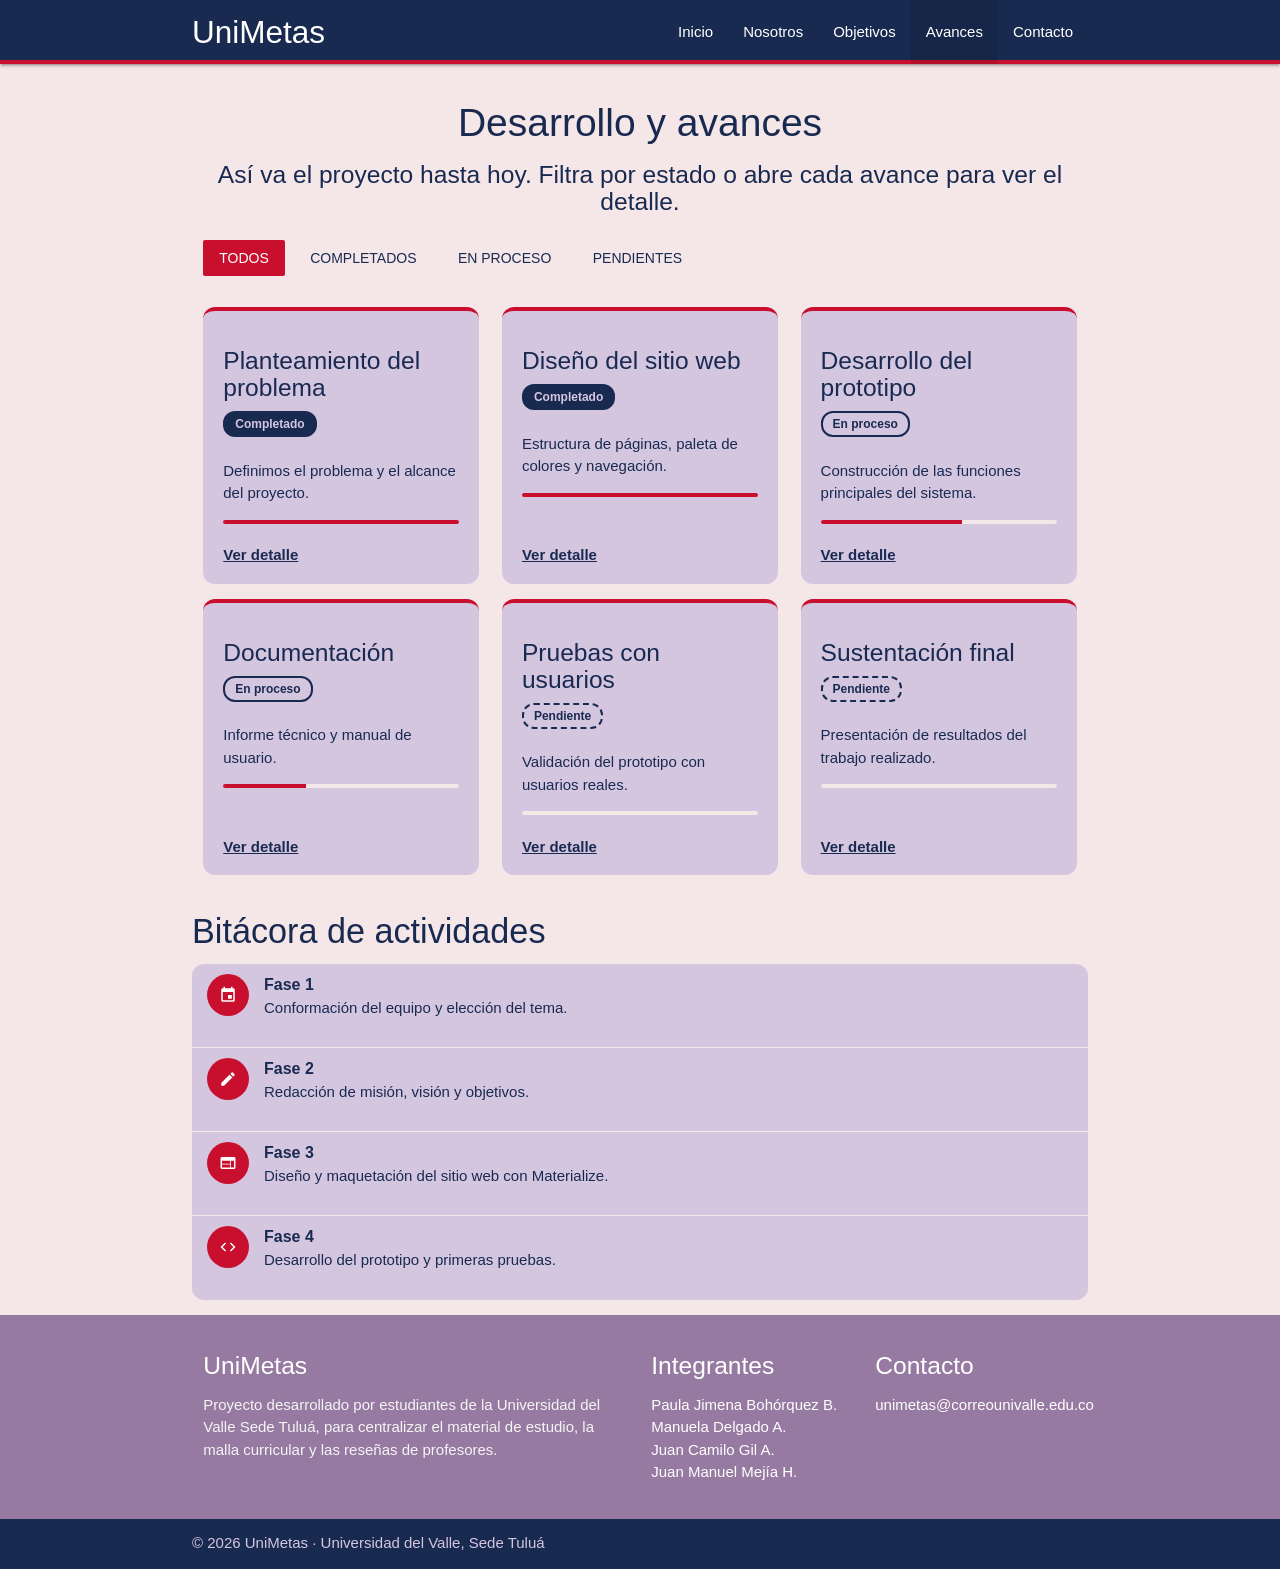
==== avances.html @ 18c355c1 "Actividad web completa parte 1" ====
<!DOCTYPE html>
<html lang="es">
<head>
  <meta charset="UTF-8">
  <meta name="viewport" content="width=device-width, initial-scale=1.0">
  <title>Avances | UniMetas</title>
  <link href="https://fonts.googleapis.com/icon?family=Material+Icons" rel="stylesheet">
  <link rel="stylesheet" href="https://cdnjs.cloudflare.com/ajax/libs/materialize/1.0.0/css/materialize.min.css">
  <link href="css/style.css" type="text/css" rel="stylesheet" media="screen,projection"/>
</head>
<body>

  <nav class="nav-unimetas" role="navigation">
    <div class="nav-wrapper container">
      <a id="logo-container" href="index.html" class="brand-logo">UniMetas</a>

      <!-- Menú para pantallas medianas y grandes -->
      <ul class="right hide-on-med-and-down">
        <li><a href="index.html">Inicio</a></li>
        <li><a href="nosotros.html">Nosotros</a></li>
        <li><a href="objetivos.html">Objetivos</a></li>
        <li class="active"><a href="avances.html">Avances</a></li>
        <li><a href="contacto.html">Contacto</a></li>
      </ul>

      <!-- Menú lateral para móviles (Sidenav) -->
      <ul id="nav-mobile" class="sidenav">
        <li><a href="index.html">Inicio</a></li>
        <li><a href="nosotros.html">Nosotros</a></li>
        <li><a href="objetivos.html">Objetivos</a></li>
        <li class="active"><a href="avances.html">Avances</a></li>
        <li><a href="contacto.html">Contacto</a></li>
      </ul>

      <a href="#" data-target="nav-mobile" class="sidenav-trigger"><i class="material-icons">menu</i></a>
    </div>
  </nav>

  <main class="pagina-contenido">
    <header class="encabezado-pagina">
      <div class="container center-align">
        <h1 class="titulo-unimetas">Desarrollo y avances</h1>
        <h5 class="light texto-unimetas">Así va el proyecto hasta hoy. Filtra por estado o abre cada avance para ver el detalle.</h5>
      </div>
    </header>

    <div class="container">

      <!-- Filtros y botón de color -->
      <div class="row">
        <div class="col s12">
          <button type="button" class="btn-flat filtro activo" data-estado="todos" aria-pressed="true">Todos</button>
          <button type="button" class="btn-flat filtro" data-estado="listo" aria-pressed="false">Completados</button>
          <button type="button" class="btn-flat filtro" data-estado="proceso" aria-pressed="false">En proceso</button>
          <button type="button" class="btn-flat filtro" data-estado="pendiente" aria-pressed="false">Pendientes</button>
        </div>
      </div>

      <!-- Tarjetas de avances -->
      <div class="row avances-grid">

        <div class="col s12 m6 l4 avance-col" data-estado="listo">
          <div class="icon-block avance">
            <div class="avance-cuerpo">
              <h5>Planteamiento del problema</h5>
              <span class="estado listo">Completado</span>
              <p>Definimos el problema y el alcance del proyecto.</p>
              <div class="progress" role="progressbar" aria-label="Progreso: 100%" aria-valuenow="100" aria-valuemin="0" aria-valuemax="100"><div class="determinate" style="width: 100%"></div></div>
              <p class="detalle" id="det-1">Entrevistamos a la comunidad universitaria para ver cuáles eran sus mayores necesidades.</p>
            </div>
            <button type="button" class="btn-detalle" data-target="det-1" aria-expanded="false" aria-controls="det-1">Ver detalle</button>
          </div>
        </div>

        <div class="col s12 m6 l4 avance-col" data-estado="listo">
          <div class="icon-block avance">
            <div class="avance-cuerpo">
              <h5>Diseño del sitio web</h5>
              <span class="estado listo">Completado</span>
              <p>Estructura de páginas, paleta de colores y navegación.</p>
              <div class="progress" role="progressbar" aria-label="Progreso: 100%" aria-valuenow="100" aria-valuemin="0" aria-valuemax="100"><div class="determinate" style="width: 100%"></div></div>
              <p class="detalle" id="det-2">Bocetos de las cinco páginas y definición de cómo se verá toda la app.</p>
            </div>
            <button type="button" class="btn-detalle" data-target="det-2" aria-expanded="false" aria-controls="det-2">Ver detalle</button>
          </div>
        </div>

        <div class="col s12 m6 l4 avance-col" data-estado="proceso">
          <div class="icon-block avance">
            <div class="avance-cuerpo">
              <h5>Desarrollo del prototipo</h5>
              <span class="estado proceso">En proceso</span>
              <p>Construcción de las funciones principales del sistema.</p>
              <div class="progress" role="progressbar" aria-label="Progreso: 60%" aria-valuenow="60" aria-valuemin="0" aria-valuemax="100"><div class="determinate" style="width: 60%"></div></div>
              <p class="detalle" id="det-3">Se termina el boceto interactivo que será la base para la app completada.</p>
            </div>
            <button type="button" class="btn-detalle" data-target="det-3" aria-expanded="false" aria-controls="det-3">Ver detalle</button>
          </div>
        </div>

        <div class="col s12 m6 l4 avance-col" data-estado="proceso">
          <div class="icon-block avance">
            <div class="avance-cuerpo">
              <h5>Documentación</h5>
              <span class="estado proceso">En proceso</span>
              <p>Informe técnico y manual de usuario.</p>
              <div class="progress" role="progressbar" aria-label="Progreso: 35%" aria-valuenow="35" aria-valuemin="0" aria-valuemax="100"><div class="determinate" style="width: 35%"></div></div>
              <p class="detalle" id="det-4">Se hace la documentación de todas las funcionalidades que tendrá la app y de lo que se planea implementar con ciertos permisos.</p>
            </div>
            <button type="button" class="btn-detalle" data-target="det-4" aria-expanded="false" aria-controls="det-4">Ver detalle</button>
          </div>
        </div>

        <div class="col s12 m6 l4 avance-col" data-estado="pendiente">
          <div class="icon-block avance">
            <div class="avance-cuerpo">
              <h5>Pruebas con usuarios</h5>
              <span class="estado pendiente">Pendiente</span>
              <p>Validación del prototipo con usuarios reales.</p>
              <div class="progress" role="progressbar" aria-label="Progreso: 0%" aria-valuenow="0" aria-valuemin="0" aria-valuemax="100"><div class="determinate" style="width: 0%"></div></div>
              <p class="detalle" id="det-5">Se abre una pequeña beta abierta para empezar a experimentar con la vida de un universitario real.</p>
            </div>
            <button type="button" class="btn-detalle" data-target="det-5" aria-expanded="false" aria-controls="det-5">Ver detalle</button>
          </div>
        </div>

        <div class="col s12 m6 l4 avance-col" data-estado="pendiente">
          <div class="icon-block avance">
            <div class="avance-cuerpo">
              <h5>Sustentación final</h5>
              <span class="estado pendiente">Pendiente</span>
              <p>Presentación de resultados del trabajo realizado.</p>
              <div class="progress" role="progressbar" aria-label="Progreso: 0%" aria-valuenow="0" aria-valuemin="0" aria-valuemax="100"><div class="determinate" style="width: 0%"></div></div>
              <p class="detalle" id="det-6">Preparar diapositivas y demo del sistema para socializarlo con la comunidad.</p>
            </div>
            <button type="button" class="btn-detalle" data-target="det-6" aria-expanded="false" aria-controls="det-6">Ver detalle</button>
          </div>
        </div>

      </div>

      <!-- Bitácora -->
      <h4 class="titulo-unimetas">Bitácora de actividades</h4>
      <ul class="collection">
        <li class="collection-item avatar">
          <i class="material-icons circle">event</i>
          <span class="title">Fase 1</span>
          <p>Conformación del equipo y elección del tema.</p>
        </li>
        <li class="collection-item avatar">
          <i class="material-icons circle">edit</i>
          <span class="title">Fase 2</span>
          <p>Redacción de misión, visión y objetivos.</p>
        </li>
        <li class="collection-item avatar">
          <i class="material-icons circle">web</i>
          <span class="title">Fase 3</span>
          <p>Diseño y maquetación del sitio web con Materialize.</p>
        </li>
        <li class="collection-item avatar">
          <i class="material-icons circle">code</i>
          <span class="title">Fase 4</span>
          <p>Desarrollo del prototipo y primeras pruebas.</p>
        </li>
      </ul>

    </div>
  </main>

  <footer class="page-footer footer-unimetas">
    <div class="container">
      <div class="row">

        <div class="col l6 s12">
          <h5 class="white-text">UniMetas</h5>
          <p class="grey-text text-lighten-4">
            Proyecto desarrollado por estudiantes de la Universidad del Valle Sede Tuluá,
            para centralizar el material de estudio, la malla curricular y las reseñas de profesores.
          </p>
        </div>

        <div class="col l3 s12">
          <h5 class="white-text">Integrantes</h5>
          <ul>
            <li class="white-text">Paula Jimena Bohórquez B.</li>
            <li class="white-text">Manuela Delgado A.</li>
            <li class="white-text">Juan Camilo Gil A.</li>
            <li class="white-text">Juan Manuel Mejía H.</li>
          </ul>
        </div>

        <div class="col l3 s12">
          <h5 class="white-text">Contacto</h5>
          <ul>
            <li><a class="white-text" href="mailto:unimetas@correounivalle.edu.co">unimetas@correounivalle.edu.co</a></li>
          </ul>
        </div>

      </div>
    </div>

    <div class="footer-copyright">
      <div class="container">
        © 2026 UniMetas · Universidad del Valle, Sede Tuluá
      </div>
    </div>
  </footer>

  <script src="https://cdnjs.cloudflare.com/ajax/libs/materialize/1.0.0/js/materialize.min.js"></script>
  <script src="js/main.js"></script>
</body>
</html>
---- css/style.css ----
.icon-block {
  padding: 0 15px;
}
.icon-block .material-icons {
	font-size: inherit;
}

.icon-block {
  width: 100%;
}

/* ============================================
   PALETA BASE 
   ============================================ */
:root {
  --lavender-blush: #F5E6E8;
  --thistle: #D5C6E0;
  --lilac-ash: #AAA1C8;
  --dusty-mauve: #967AA1;
  --space-indigo: #192A51;

  /* Rojo de acento (cámbialo por el rojo oficial de Univalle si lo tienes) */
  --univalle-red: #C8102E;
  --univalle-red-dark: #9E0C24;

  /* Roles de color: TEMA CLARO (por defecto) */
  --fondo: var(--lavender-blush);
  --texto: var(--space-indigo);
  --texto-suave: var(--dusty-mauve);
  --titulo: var(--space-indigo);
  --nav-fondo: var(--space-indigo);
  --tarjeta-fondo: var(--thistle);
  --tarjeta-texto: var(--space-indigo);
  --boton-fondo: var(--univalle-red);
  --boton-hover: var(--univalle-red-dark);
  --icono: var(--dusty-mauve);
  --footer-fondo: var(--dusty-mauve);
  --footer-franja: var(--space-indigo);
  --footer-franja-texto: var(--thistle);
  --logo-fondo: transparent;
}

/* ============================================
   TEMA OSCURO (se activa solo si el dispositivo
   del usuario está en modo oscuro)
   ============================================ */
@media (prefers-color-scheme: dark) {
  :root {
    --fondo: #101a33;
    --texto: var(--lavender-blush);
    --texto-suave: var(--thistle);
    --titulo: var(--lavender-blush);
    --nav-fondo: var(--space-indigo);
    --tarjeta-fondo: var(--lilac-ash);
    --tarjeta-texto: var(--space-indigo);
    --boton-fondo: var(--univalle-red);
    --boton-hover: var(--univalle-red-dark);
    --icono: var(--space-indigo);
    --footer-fondo: var(--space-indigo);
    --footer-franja: #0a1226;
    --footer-franja-texto: var(--thistle);
    --logo-fondo: var(--lavender-blush);  /* placa clara para que el logo negro se vea */
  }
}

/* ============================================
   ESTILOS 
   ============================================ */
body {
  background-color: var(--fondo);
  color: var(--texto);
}

.nav-unimetas {
  background-color: var(--nav-fondo);
  border-bottom: 4px solid var(--univalle-red);
}

.titulo-unimetas {
  color: var(--titulo);
}

.texto-unimetas {
  color: var(--texto-suave);
}

.btn-unimetas {
  background-color: var(--boton-fondo);
}
.btn-unimetas:hover,
.btn-unimetas:focus {
  background-color: var(--boton-hover);
}

.icono-unimetas {
  color: var(--icono);
}

.footer-unimetas {
  background-color: var(--footer-fondo);
}
.footer-unimetas .footer-copyright {
  background-color: var(--footer-franja);
  color: var(--footer-franja-texto);
}

/* ============================================
   LOGO
   ============================================ */
.logo-unimetas {
  background-color: var(--logo-fondo);
  border-radius: 16px;
  padding: 16px;
  max-width: 300px;
  width: 100%;
}

/* Fila del logo: menos espacio arriba y abajo */
.fila-logo {
  margin-top: 0;
  margin-bottom: 10px;
}

/* ============================================
   TARJETAS
   ============================================ */
.icon-block {
  background-color: var(--tarjeta-fondo);
  color: var(--tarjeta-texto);
  border-radius: 12px;
  border-top: 4px solid var(--univalle-red);
  padding: 20px;
  width: 100%;
}

.row-tarjetas {
  display: flex;
  flex-wrap: wrap;
}

.row-tarjetas::after {
  display: none;
}

.row-tarjetas .col {
  display: flex;
}
/* ============================================
   PÁGINAS INTERNAS (nosotros, objetivos, avances, contacto)
   Solo usan las variables de arriba: nada de colores sueltos
   ============================================ */
.encabezado-pagina {
  padding: 2.5rem 0 1rem;
}
.encabezado-pagina h1 {
  font-size: 2.6rem;
  margin: 0 0 .5rem;
}
.pagina-contenido h4,
.pagina-contenido h5 { color: var(--titulo); }
.icon-block h5 { color: var(--tarjeta-texto); }

/* --- Nosotros --- */
.foto-integrante {
  width: 120px;
  height: 120px;
  object-fit: cover;
  border: 4px solid var(--univalle-red);
  margin: 1rem auto .5rem;
  display: block;
}

/* --- Objetivos --- */
.hero-objetivos {
  background-color: var(--nav-fondo);
  color: var(--lavender-blush);
  border-bottom: 4px solid var(--univalle-red);
  padding: 2.5rem 0 2rem;
  margin-bottom: 1.5rem;
}
.hero-objetivos h1 { font-size: 2.6rem; margin: 0 0 .5rem; }
.titulo-seccion { font-size: 1.9rem; margin: 1.5rem 0 1rem; }
.card-general {
  background-color: var(--tarjeta-fondo);
  color: var(--tarjeta-texto);
  border-top: 4px solid var(--univalle-red);
  border-radius: 12px;
  overflow: hidden;
}
.icono-lateral {
  display: flex;
  align-items: center;
  justify-content: center;
  min-width: 90px;
  background-color: var(--nav-fondo);
}
.icono-lateral .material-icons { font-size: 3rem; color: var(--lavender-blush); }
.encabezado-especificos { display: flex; align-items: center; flex-wrap: wrap; }
.encabezado-especificos .titulo-seccion { margin: 0; }
.collapsible { border: none; box-shadow: none; }
.collapsible-header {
  background-color: var(--tarjeta-fondo);
  color: var(--tarjeta-texto);
  font-weight: 500;
}
.collapsible-body {
  background-color: var(--tarjeta-fondo);
  color: var(--tarjeta-texto);
  border-bottom: none;
}
.collapsible-header .material-icons { color: var(--icono); }

/* --- Avances --- */
.filtro {
  color: var(--texto);
  margin: 0 .35rem .75rem 0;
}
.filtro:hover { background-color: var(--tarjeta-fondo); }
.btn-flat.filtro.activo {
  background-color: var(--boton-fondo);
  color: #fff;
}
.avances-grid { display: flex; flex-wrap: wrap; }
.avances-grid::after { display: none; }
.avance-col { display: flex; margin-bottom: 1rem; margin-left: 0 !important; } /* Materialize centra con margin-left:auto y deja huecos al filtrar */
.icon-block.avance {
  display: flex;
  flex-direction: column;
  justify-content: space-between;
}
.avance-cuerpo { flex: 1; }
.estado {
  display: inline-block;
  font-size: .8rem;
  font-weight: 700;
  padding: 2px 10px;
  border-radius: 12px;
  margin-bottom: .5rem;
  border: 2px solid var(--tarjeta-texto);
  color: var(--tarjeta-texto);
}
.estado.listo { background-color: var(--tarjeta-texto); color: var(--tarjeta-fondo); }
.estado.proceso { border-style: solid; }
.estado.pendiente { border-style: dashed; }
.progress { background-color: var(--lavender-blush); }
.progress .determinate { background-color: var(--univalle-red); }
.detalle { display: none; margin-top: .75rem; }
.detalle.visible { display: block; }
.btn-detalle {
  background: none;
  border: none;
  padding: .5rem 0 0;
  text-align: left;
  font-weight: 700;
  cursor: pointer;
  color: var(--tarjeta-texto);
  text-decoration: underline;
  font-size: 1rem;
}
body.fondo-alterno { background-color: var(--thistle); }
.collection {
  border: none;
  border-radius: 12px;
  overflow: hidden;
}
.collection .collection-item {
  background-color: var(--tarjeta-fondo);
  color: var(--tarjeta-texto);
  border-bottom: 1px solid var(--fondo);
}
.collection .collection-item.avatar i.circle { background-color: var(--univalle-red); color: #fff; }
.collection .collection-item.avatar .title { font-weight: 700; }

/* --- Contacto --- */
.input-field input,
.input-field textarea { color: var(--tarjeta-texto); }
.input-field label,
.input-field .prefix { color: var(--tarjeta-texto); opacity: .8; }
.input-field input:focus,
.input-field textarea:focus {
  border-bottom: 1px solid var(--univalle-red) !important;
  box-shadow: 0 1px 0 0 var(--univalle-red) !important;
}
.input-field input:focus + label,
.input-field textarea:focus + label,
.input-field .prefix.active { color: var(--tarjeta-texto) !important; opacity: 1; }
.error-msg {
  /* el rojo no va como texto sobre fondos oscuros: se marca con una barra roja */
  font-size: .85rem;
  min-height: 1rem;
  margin: -.5rem 0 .75rem;
  padding-left: 8px;
  border-left: 3px solid transparent;
}
.error-msg:not(:empty) { border-left-color: var(--univalle-red); font-weight: 700; }
.lista-contacto li { display: flex; align-items: center; margin-bottom: 1rem; }
.lista-contacto .material-icons { margin-right: .75rem; color: var(--icono); }

/* Modal y avisos */
.modal { background-color: var(--tarjeta-fondo); color: var(--tarjeta-texto); border-radius: 12px; }
.modal .modal-footer { background-color: var(--tarjeta-fondo); }
.modal .modal-footer .btn-flat { color: var(--tarjeta-texto); font-weight: 700; }
.toast-unimetas { background-color: var(--nav-fondo); color: var(--lavender-blush); }
.toast-error { background-color: var(--univalle-red-dark); color: #fff; }
.material-tooltip { background-color: var(--nav-fondo); color: var(--lavender-blush); }

@media (max-width: 600px) {
  #btn-color { float: none !important; display: block; width: 100%; margin-top: .5rem; }
  .avance-col { display: block; }
  .encabezado-pagina h1,
  .hero-objetivos h1 { font-size: 2rem; }
}
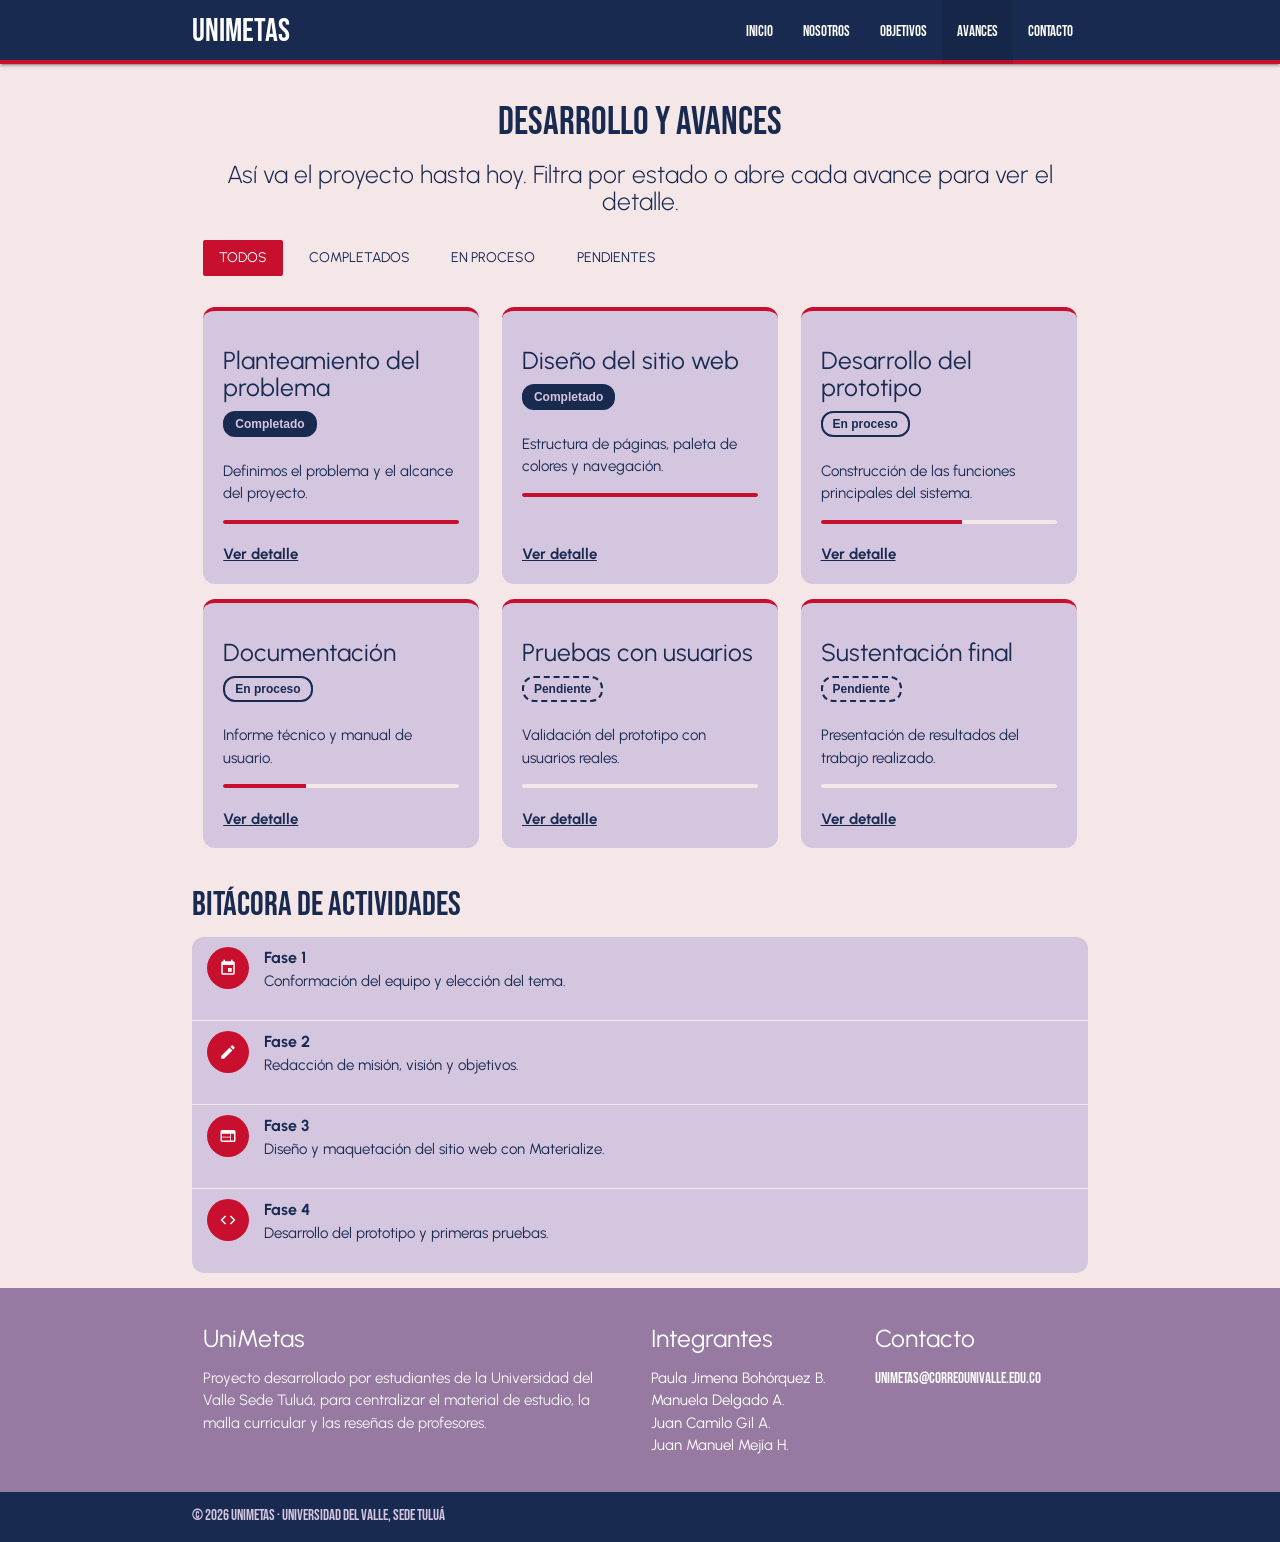
==== commit d0f05a86: "Implementacion de fuentes nuevas" ====
--- a/avances.html
+++ b/avances.html
@@ -4,7 +4,10 @@
   <meta charset="UTF-8">
   <meta name="viewport" content="width=device-width, initial-scale=1.0">
   <title>Avances | UniMetas</title>
-  <link href="https://fonts.googleapis.com/icon?family=Material+Icons" rel="stylesheet">
+  <link rel="preconnect" href="https://fonts.googleapis.com">
+<link rel="preconnect" href="https://fonts.gstatic.com" crossorigin>
+<link href="https://fonts.googleapis.com/css2?family=Bebas+Neue&family=Urbanist:ital,wght@0,100..900;1,100..900&display=swap" rel="stylesheet">
+<link href="https://fonts.googleapis.com/icon?family=Material+Icons" rel="stylesheet">
   <link rel="stylesheet" href="https://cdnjs.cloudflare.com/ajax/libs/materialize/1.0.0/css/materialize.min.css">
   <link href="css/style.css" type="text/css" rel="stylesheet" media="screen,projection"/>
 </head>
--- a/css/style.css
+++ b/css/style.css
@@ -105,6 +105,41 @@
   color: var(--footer-franja-texto);
 }
 
+
+/* ============================================
+   TIPOGRAFÍA
+   ============================================ */
+
+.bebas-neue-regular {
+  font-family: "Bebas Neue", sans-serif;
+  font-weight: 400;
+  font-style: normal;
+}
+
+.urbanist-regular {
+  font-family: "Urbanist", sans-serif;
+   font-optical-sizing: auto;
+  font-weight: 400;
+  font-style: normal;
+}
+
+h1, a, .titulo-unimetas, .titulo-seccion, .footer-unimetas, .footer-copyright { 
+  font-family: "Bebas Neue", 
+  sans-serif; 
+  font-weight: 400; 
+  font-style: normal;
+}
+
+h2, h3, h4, h5, h6, p, li, ul, ol, input, textarea, label, button {
+  font-family: "Urbanist", sans-serif;
+  font-weight: 400;
+  font-style: normal;
+}
+
+
+
+
+
 /* ============================================
    LOGO
    ============================================ */
@@ -311,3 +346,4 @@
   .encabezado-pagina h1,
   .hero-objetivos h1 { font-size: 2rem; }
 }
+
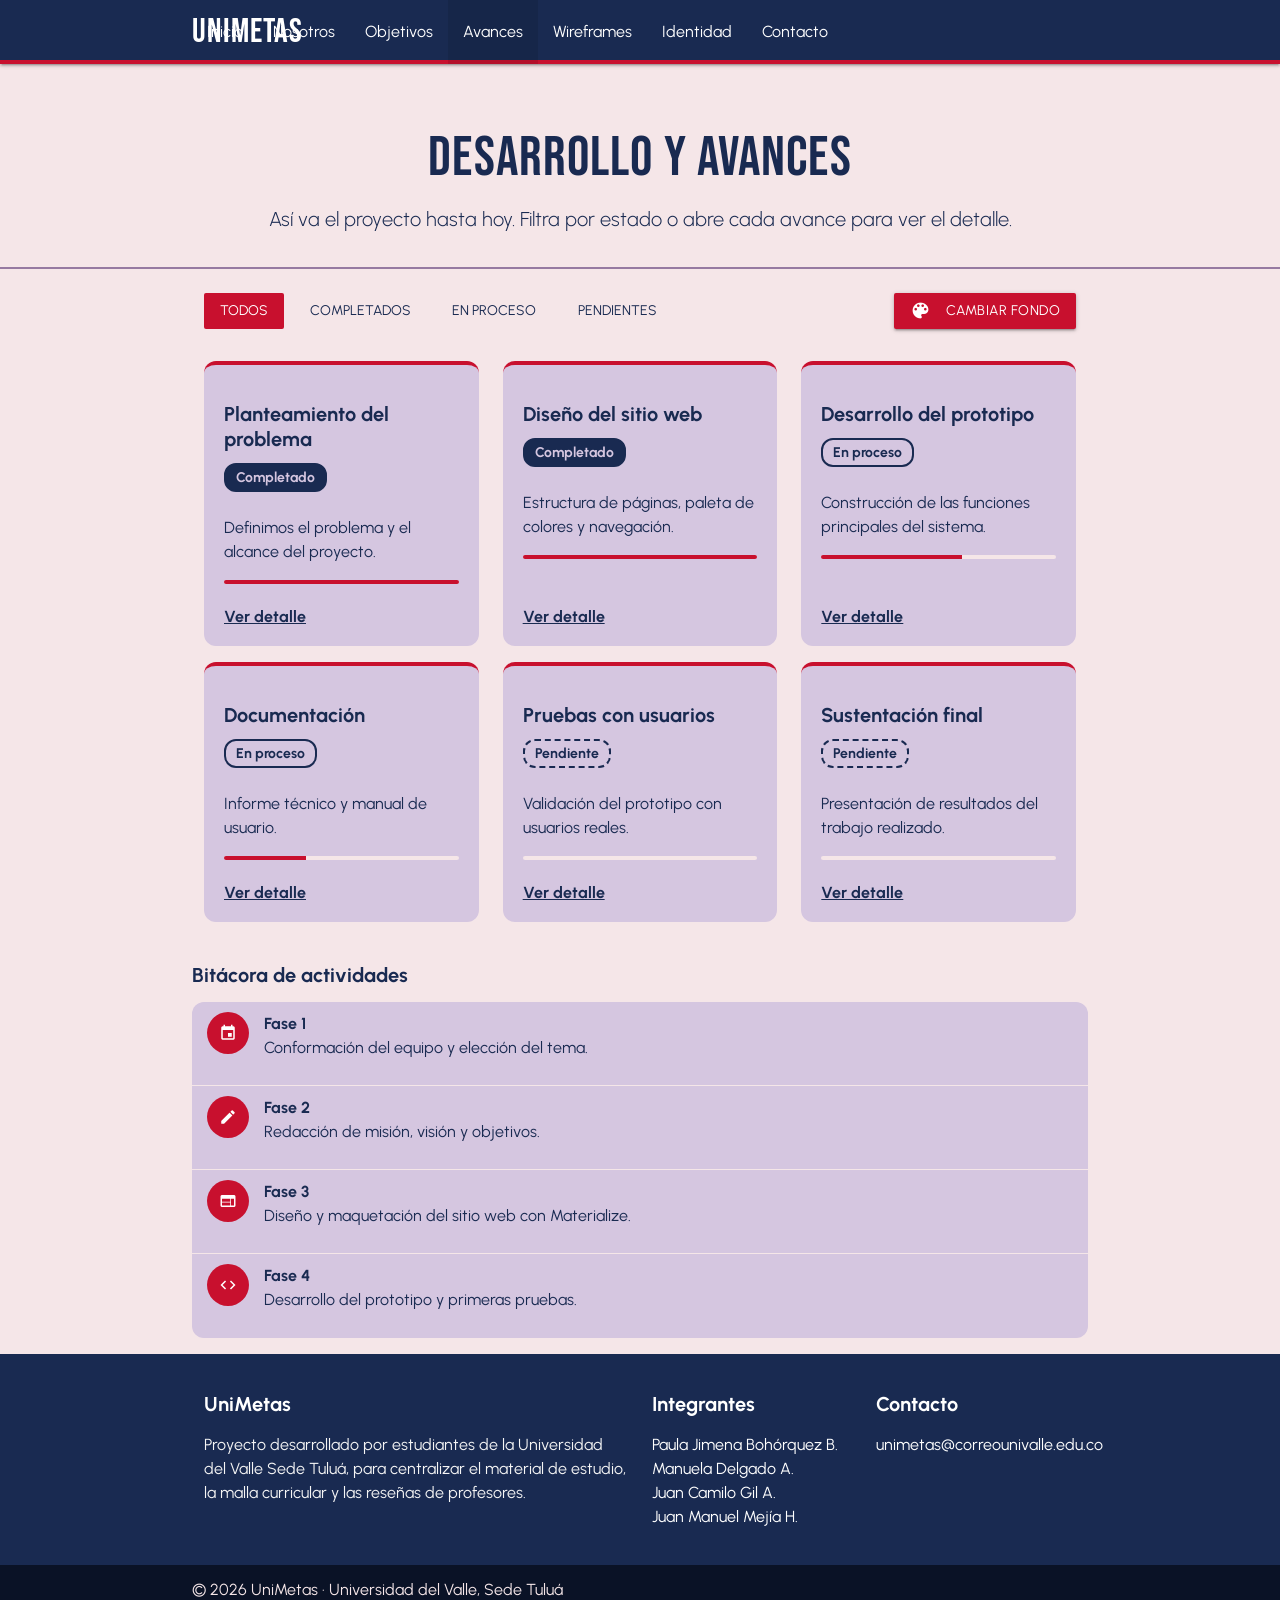
==== commit 046fb13a: "-f Se agrego la paleta y tipografia en un apartado llamado identidad" ====
--- a/avances.html
+++ b/avances.html
@@ -4,16 +4,23 @@
   <meta charset="UTF-8">
   <meta name="viewport" content="width=device-width, initial-scale=1.0">
   <title>Avances | UniMetas</title>
+
+  <!-- Tema guardado: va primero para evitar parpadeos -->
+  <script src="js/tema.js"></script>
+
+  <!-- Fuentes e iconos -->
   <link rel="preconnect" href="https://fonts.googleapis.com">
-<link rel="preconnect" href="https://fonts.gstatic.com" crossorigin>
-<link href="https://fonts.googleapis.com/css2?family=Bebas+Neue&family=Urbanist:ital,wght@0,100..900;1,100..900&display=swap" rel="stylesheet">
-<link href="https://fonts.googleapis.com/icon?family=Material+Icons" rel="stylesheet">
+  <link rel="preconnect" href="https://fonts.gstatic.com" crossorigin>
+  <link href="https://fonts.googleapis.com/css2?family=Bebas+Neue&family=Urbanist:ital,wght@0,100..900;1,100..900&display=swap" rel="stylesheet">
+  <link href="https://fonts.googleapis.com/icon?family=Material+Icons" rel="stylesheet">
+
+  <!-- Materialize y estilos propios (style.css siempre después) -->
   <link rel="stylesheet" href="https://cdnjs.cloudflare.com/ajax/libs/materialize/1.0.0/css/materialize.min.css">
-  <link href="css/style.css" type="text/css" rel="stylesheet" media="screen,projection"/>
+  <link href="css/style.css" rel="stylesheet">
 </head>
 <body>
 
-  <nav class="nav-unimetas" role="navigation">
+  <nav class="nav-unimetas" role="navigation" aria-label="Principal">
     <div class="nav-wrapper container">
       <a id="logo-container" href="index.html" class="brand-logo">UniMetas</a>
 
@@ -22,8 +29,11 @@
         <li><a href="index.html">Inicio</a></li>
         <li><a href="nosotros.html">Nosotros</a></li>
         <li><a href="objetivos.html">Objetivos</a></li>
-        <li class="active"><a href="avances.html">Avances</a></li>
+        <li class="active"><a href="avances.html" aria-current="page">Avances</a></li>
+        <li><a href="wireframes.html">Wireframes</a></li>
+        <li><a href="identidad.html">Identidad</a></li>
         <li><a href="contacto.html">Contacto</a></li>
+        <li><a href="#!" class="btn-tema" role="button"><i class="material-icons">dark_mode</i></a></li>
       </ul>
 
       <!-- Menú lateral para móviles (Sidenav) -->
@@ -31,11 +41,14 @@
         <li><a href="index.html">Inicio</a></li>
         <li><a href="nosotros.html">Nosotros</a></li>
         <li><a href="objetivos.html">Objetivos</a></li>
-        <li class="active"><a href="avances.html">Avances</a></li>
+        <li class="active"><a href="avances.html" aria-current="page">Avances</a></li>
+        <li><a href="wireframes.html">Wireframes</a></li>
+        <li><a href="identidad.html">Identidad</a></li>
         <li><a href="contacto.html">Contacto</a></li>
+        <li><a href="#!" class="btn-tema" role="button"><i class="material-icons">dark_mode</i></a></li>
       </ul>
 
-      <a href="#" data-target="nav-mobile" class="sidenav-trigger"><i class="material-icons">menu</i></a>
+      <a href="#" data-target="nav-mobile" class="sidenav-trigger" aria-label="Abrir menú"><i class="material-icons">menu</i></a>
     </div>
   </nav>
 
@@ -56,6 +69,9 @@
           <button type="button" class="btn-flat filtro" data-estado="listo" aria-pressed="false">Completados</button>
           <button type="button" class="btn-flat filtro" data-estado="proceso" aria-pressed="false">En proceso</button>
           <button type="button" class="btn-flat filtro" data-estado="pendiente" aria-pressed="false">Pendientes</button>
+          <button type="button" id="btn-color" class="btn waves-effect waves-light btn-unimetas right" aria-pressed="false">
+            <i class="material-icons left">palette</i>Cambiar fondo
+          </button>
         </div>
       </div>
 
--- a/css/style.css
+++ b/css/style.css
@@ -1,200 +1,273 @@
-
-.icon-block {
-  padding: 0 15px;
-}
-.icon-block .material-icons {
-	font-size: inherit;
-}
-
-.icon-block {
-  width: 100%;
-}
-
-/* ============================================
-   PALETA BASE 
-   ============================================ */
+/* ==========================================================================
+   UniMetas · hoja de estilos
+   Orden:
+     1. Paleta base y tokens de color (tema claro / oscuro)
+     2. Tipografía
+     3. Base y accesibilidad
+     4. Componentes compartidos (nav, footer, botones, tarjetas, avisos)
+     5. Páginas: inicio, nosotros, objetivos, avances, wireframes, contacto
+     6. Página de identidad visual
+     7. Responsive
+   Regla: ningún color suelto en los componentes, todo sale de las variables.
+   ========================================================================== */
+
+
+/* ==========================================================================
+   1. PALETA Y TOKENS DE COLOR
+   ========================================================================== */
+
+/* Paleta base (no cambia con el tema) */
 :root {
   --lavender-blush: #F5E6E8;
-  --thistle: #D5C6E0;
-  --lilac-ash: #AAA1C8;
-  --dusty-mauve: #967AA1;
-  --space-indigo: #192A51;
-
-  /* Rojo de acento (cámbialo por el rojo oficial de Univalle si lo tienes) */
-  --univalle-red: #C8102E;
+  --thistle:        #D5C6E0;
+  --lilac-ash:      #AAA1C8;
+  --dusty-mauve:    #967AA1;
+  --space-indigo:   #192A51;
+
+  /* Acento institucional (provisional: reemplazar por el rojo oficial de Univalle) */
+  --univalle-red:      #C8102E;
   --univalle-red-dark: #9E0C24;
 
-  /* Roles de color: TEMA CLARO (por defecto) */
-  --fondo: var(--lavender-blush);
-  --texto: var(--space-indigo);
-  --texto-suave: var(--dusty-mauve);
-  --titulo: var(--space-indigo);
-  --nav-fondo: var(--space-indigo);
-  --tarjeta-fondo: var(--thistle);
-  --tarjeta-texto: var(--space-indigo);
-  --boton-fondo: var(--univalle-red);
-  --boton-hover: var(--univalle-red-dark);
-  --icono: var(--dusty-mauve);
-  --footer-fondo: var(--dusty-mauve);
-  --footer-franja: var(--space-indigo);
-  --footer-franja-texto: var(--thistle);
-  --logo-fondo: transparent;
-}
-
-/* ============================================
-   TEMA OSCURO (se activa solo si el dispositivo
-   del usuario está en modo oscuro)
-   ============================================ */
+  /* Tonos derivados del índigo */
+  --indigo-noche:     #101A33;  /* fondo del tema oscuro */
+  --indigo-noche-alt: #1F3366;  /* fondo alterno del tema oscuro */
+  --indigo-profundo:  #0A1226;  /* franja inferior del footer */
+}
+
+/* Roles de color: TEMA CLARO (por defecto) */
+:root,
+.tema-claro {
+  --fondo:           var(--lavender-blush);
+  --fondo-alterno:   var(--thistle);
+  --texto:           var(--space-indigo);
+  /* indigo mezclado con el fondo: mantiene contraste AA (el mauve sobre blush solo da 3.1:1) */
+  --texto-suave:     #505977;
+  --texto-suave:     color-mix(in srgb, var(--space-indigo) 75%, var(--lavender-blush));
+  --titulo:          var(--space-indigo);
+  --nav-fondo:       var(--space-indigo);
+  --nav-texto:       #fff;
+  --tarjeta-fondo:   var(--thistle);
+  --tarjeta-texto:   var(--space-indigo);
+  --boton-fondo:     var(--univalle-red);
+  --boton-hover:     var(--univalle-red-dark);
+  --boton-texto:     #fff;
+  --icono:           var(--space-indigo);
+  --foco:            var(--space-indigo);
+  --footer-fondo:    var(--space-indigo);
+  --footer-franja:   var(--indigo-profundo);
+  --footer-texto:    var(--lavender-blush);
+  --logo-fondo:      transparent;
+}
+
+/* Roles de color: TEMA OSCURO.
+   Se activa con el tema del dispositivo o con el botón de tema (data-theme). */
+:root[data-theme="dark"],
+.tema-oscuro {
+  --fondo:           var(--indigo-noche);
+  --fondo-alterno:   var(--indigo-noche-alt);
+  --texto:           var(--lavender-blush);
+  --texto-suave:     var(--thistle);
+  --titulo:          var(--lavender-blush);
+  --nav-fondo:       var(--space-indigo);
+  --tarjeta-fondo:   var(--lilac-ash);
+  --tarjeta-texto:   var(--space-indigo);
+  --icono:           var(--space-indigo);
+  --foco:            var(--lavender-blush);
+  --logo-fondo:      var(--lavender-blush); /* placa clara: el logo es negro */
+}
+
 @media (prefers-color-scheme: dark) {
-  :root {
-    --fondo: #101a33;
-    --texto: var(--lavender-blush);
-    --texto-suave: var(--thistle);
-    --titulo: var(--lavender-blush);
-    --nav-fondo: var(--space-indigo);
-    --tarjeta-fondo: var(--lilac-ash);
-    --tarjeta-texto: var(--space-indigo);
-    --boton-fondo: var(--univalle-red);
-    --boton-hover: var(--univalle-red-dark);
-    --icono: var(--space-indigo);
-    --footer-fondo: var(--space-indigo);
-    --footer-franja: #0a1226;
-    --footer-franja-texto: var(--thistle);
-    --logo-fondo: var(--lavender-blush);  /* placa clara para que el logo negro se vea */
+  :root:not([data-theme="light"]) {
+    --fondo:           var(--indigo-noche);
+    --fondo-alterno:   var(--indigo-noche-alt);
+    --texto:           var(--lavender-blush);
+    --texto-suave:     var(--thistle);
+    --titulo:          var(--lavender-blush);
+    --nav-fondo:       var(--space-indigo);
+    --tarjeta-fondo:   var(--lilac-ash);
+    --tarjeta-texto:   var(--space-indigo);
+    --icono:           var(--space-indigo);
+    --foco:            var(--lavender-blush);
+    --logo-fondo:      var(--lavender-blush);
   }
 }
 
-/* ============================================
-   ESTILOS 
-   ============================================ */
+
+/* ==========================================================================
+   2. TIPOGRAFÍA
+   Bebas Neue: solo H1 y el nombre de marca. Urbanist: todo lo demás.
+   Escala: H1 56 · H2 32 · H3 24 · H4/H5 20 · cuerpo 16 · pequeño 14
+   ========================================================================== */
+:root {
+  --fuente-titulo: "Bebas Neue", Impact, sans-serif;
+  --fuente-base:   "Urbanist", system-ui, -apple-system, "Segoe UI", sans-serif;
+
+  --fs-h1: 3.5rem;
+  --fs-h2: 2rem;
+  --fs-h3: 1.5rem;
+  --fs-h4: 1.25rem;
+  --fs-cuerpo: 1rem;
+  --fs-pequeno: .875rem;
+}
+
+html { font-size: 16px; } /* Materialize usa 14-15px; el cuerpo de la escala es 16px */
+
 body {
+  font-family: var(--fuente-base);
+  font-size: var(--fs-cuerpo);
   background-color: var(--fondo);
   color: var(--texto);
 }
 
+button, input, textarea, select, label { font-family: var(--fuente-base); }
+
+h1 {
+  font-family: var(--fuente-titulo);
+  font-weight: 400;
+  font-size: var(--fs-h1);
+  line-height: 1.1;
+  letter-spacing: .02em;
+}
+h2, h3, h4, h5, h6 {
+  font-family: var(--fuente-base);
+  font-weight: 700;
+  line-height: 1.25;
+}
+h2 { font-size: var(--fs-h2); }
+h3 { font-size: var(--fs-h3); }
+h4, h5 { font-size: var(--fs-h4); }
+h6 { font-size: var(--fs-cuerpo); }
+small, .texto-pequeno { font-size: var(--fs-pequeno); }
+strong, b { font-weight: 700; }
+
+/* Utilidades de fuente */
+.bebas-neue-regular { font-family: var(--fuente-titulo); font-weight: 400; font-style: normal; }
+.urbanist-regular   { font-family: var(--fuente-base); font-optical-sizing: auto; font-weight: 400; font-style: normal; }
+
+/* Marca en la barra de navegación */
+.brand-logo { font-family: var(--fuente-titulo); font-weight: 400; letter-spacing: .03em; }
+
+
+/* ==========================================================================
+   3. BASE Y ACCESIBILIDAD
+   ========================================================================== */
+:focus-visible {
+  outline: 3px solid var(--foco);
+  outline-offset: 2px;
+}
+/* Sobre superficies con color propio, el foco usa el color de su texto */
+.icon-block :focus-visible,
+.card-general :focus-visible,
+.collapsible :focus-visible,
+.collection :focus-visible,
+.modal :focus-visible,
+.wf-card :focus-visible { outline-color: var(--tarjeta-texto); }
+.nav-unimetas :focus-visible,
+.footer-unimetas :focus-visible { outline-color: var(--lavender-blush); }
+
+/* Materialize pinta de verde azulado cualquier botón enfocado */
+.btn-detalle:focus, .btn-tema:focus { background-color: transparent; }
+
+/* Enlaces dentro del contenido: el azul por defecto de Materialize no tiene contraste en la paleta */
+.pagina-contenido a:not(.btn):not(.btn-flat) {
+  color: var(--texto);
+  font-weight: 700;
+  text-decoration: underline;
+}
+.icon-block a:not(.btn) { color: var(--tarjeta-texto); }
+
+.titulo-unimetas { color: var(--titulo); }
+.texto-unimetas  { color: var(--texto-suave); }
+.slogan-unimetas { color: var(--texto); font-style: italic; }
+.icono-unimetas  { color: var(--icono); }
+
+.pagina-contenido h4,
+.pagina-contenido h5 { color: var(--titulo); }
+.icon-block h5 { color: var(--tarjeta-texto); }
+
+@media (prefers-reduced-motion: reduce) {
+  * { transition: none !important; animation: none !important; }
+}
+
+
+/* ==========================================================================
+   4. COMPONENTES COMPARTIDOS
+   ========================================================================== */
+
+/* --- Navegación --- */
 .nav-unimetas {
   background-color: var(--nav-fondo);
+  color: var(--nav-texto);
   border-bottom: 4px solid var(--univalle-red);
 }
-
-.titulo-unimetas {
-  color: var(--titulo);
-}
-
-.texto-unimetas {
-  color: var(--texto-suave);
-}
-
+.nav-unimetas .btn-tema .material-icons { font-size: 1.5rem; }
+.sidenav { background-color: var(--fondo); }
+.sidenav li > a { color: var(--texto); font-weight: 600; }
+.sidenav li.active { background-color: var(--fondo-alterno); }
+
+/* --- Botones --- */
 .btn-unimetas {
   background-color: var(--boton-fondo);
+  color: var(--boton-texto);
 }
 .btn-unimetas:hover,
-.btn-unimetas:focus {
-  background-color: var(--boton-hover);
-}
-
-.icono-unimetas {
-  color: var(--icono);
-}
-
-.footer-unimetas {
-  background-color: var(--footer-fondo);
-}
+.btn-unimetas:focus { background-color: var(--boton-hover); }
+
+/* --- Tarjetas --- */
+.icon-block {
+  background-color: var(--tarjeta-fondo);
+  color: var(--tarjeta-texto);
+  border-radius: 12px;
+  border-top: 4px solid var(--univalle-red);
+  padding: 20px;
+  width: 100%;
+}
+.icon-block .material-icons { font-size: inherit; }
+
+/* Fila de tarjetas con la misma altura */
+.row-tarjetas { display: flex; flex-wrap: wrap; }
+.row-tarjetas::after { display: none; }
+.row-tarjetas .col { display: flex; }
+
+/* --- Footer --- */
+.footer-unimetas { background-color: var(--footer-fondo); color: var(--footer-texto); }
 .footer-unimetas .footer-copyright {
   background-color: var(--footer-franja);
-  color: var(--footer-franja-texto);
-}
-
-
-/* ============================================
-   TIPOGRAFÍA
-   ============================================ */
-
-.bebas-neue-regular {
-  font-family: "Bebas Neue", sans-serif;
-  font-weight: 400;
-  font-style: normal;
-}
-
-.urbanist-regular {
-  font-family: "Urbanist", sans-serif;
-   font-optical-sizing: auto;
-  font-weight: 400;
-  font-style: normal;
-}
-
-h1, a, .titulo-unimetas, .titulo-seccion, .footer-unimetas, .footer-copyright { 
-  font-family: "Bebas Neue", 
-  sans-serif; 
-  font-weight: 400; 
-  font-style: normal;
-}
-
-h2, h3, h4, h5, h6, p, li, ul, ol, input, textarea, label, button {
-  font-family: "Urbanist", sans-serif;
-  font-weight: 400;
-  font-style: normal;
-}
-
-
-
-
-
-/* ============================================
-   LOGO
-   ============================================ */
-.logo-unimetas {
+  color: var(--footer-texto);
+}
+
+/* --- Modal y avisos --- */
+.modal { background-color: var(--tarjeta-fondo); color: var(--tarjeta-texto); border-radius: 12px; }
+.modal .modal-footer { background-color: var(--tarjeta-fondo); }
+.modal .modal-footer .btn-flat { color: var(--tarjeta-texto); font-weight: 700; }
+.toast-unimetas { background-color: var(--space-indigo); color: var(--lavender-blush); }
+.toast-error { background-color: var(--univalle-red-dark); color: #fff; }
+.material-tooltip { background-color: var(--space-indigo); color: var(--lavender-blush); }
+
+/* --- Encabezado de las páginas internas --- */
+.encabezado-pagina {
+  padding: 2.5rem 0 1.5rem;
+  margin-bottom: 1.5rem;
+  border-bottom: 2px solid var(--dusty-mauve); /* divisor decorativo */
+}
+.encabezado-pagina h1 { margin: 0 0 .5rem; }
+
+
+/* ==========================================================================
+   5. PÁGINAS
+   ========================================================================== */
+
+/* --- Inicio --- */
+#index-banner h1 { font-size: 4.5rem; }
+/* img.logo-unimetas: Materialize fija img.responsive-img {max-width:100%} con más especificidad */
+img.logo-unimetas {
   background-color: var(--logo-fondo);
   border-radius: 16px;
   padding: 16px;
   max-width: 300px;
   width: 100%;
 }
-
-/* Fila del logo: menos espacio arriba y abajo */
-.fila-logo {
-  margin-top: 0;
-  margin-bottom: 10px;
-}
-
-/* ============================================
-   TARJETAS
-   ============================================ */
-.icon-block {
-  background-color: var(--tarjeta-fondo);
-  color: var(--tarjeta-texto);
-  border-radius: 12px;
-  border-top: 4px solid var(--univalle-red);
-  padding: 20px;
-  width: 100%;
-}
-
-.row-tarjetas {
-  display: flex;
-  flex-wrap: wrap;
-}
-
-.row-tarjetas::after {
-  display: none;
-}
-
-.row-tarjetas .col {
-  display: flex;
-}
-/* ============================================
-   PÁGINAS INTERNAS (nosotros, objetivos, avances, contacto)
-   Solo usan las variables de arriba: nada de colores sueltos
-   ============================================ */
-.encabezado-pagina {
-  padding: 2.5rem 0 1rem;
-}
-.encabezado-pagina h1 {
-  font-size: 2.6rem;
-  margin: 0 0 .5rem;
-}
-.pagina-contenido h4,
-.pagina-contenido h5 { color: var(--titulo); }
-.icon-block h5 { color: var(--tarjeta-texto); }
+.fila-logo { margin-top: 0; margin-bottom: 10px; }
 
 /* --- Nosotros --- */
 .foto-integrante {
@@ -214,8 +287,8 @@
   padding: 2.5rem 0 2rem;
   margin-bottom: 1.5rem;
 }
-.hero-objetivos h1 { font-size: 2.6rem; margin: 0 0 .5rem; }
-.titulo-seccion { font-size: 1.9rem; margin: 1.5rem 0 1rem; }
+.hero-objetivos h1 { margin: 0 0 .5rem; }
+.titulo-seccion { margin: 1.5rem 0 1rem; }
 .card-general {
   background-color: var(--tarjeta-fondo);
   color: var(--tarjeta-texto);
@@ -237,7 +310,7 @@
 .collapsible-header {
   background-color: var(--tarjeta-fondo);
   color: var(--tarjeta-texto);
-  font-weight: 500;
+  font-weight: 600;
 }
 .collapsible-body {
   background-color: var(--tarjeta-fondo);
@@ -247,27 +320,18 @@
 .collapsible-header .material-icons { color: var(--icono); }
 
 /* --- Avances --- */
-.filtro {
-  color: var(--texto);
-  margin: 0 .35rem .75rem 0;
-}
-.filtro:hover { background-color: var(--tarjeta-fondo); }
-.btn-flat.filtro.activo {
-  background-color: var(--boton-fondo);
-  color: #fff;
-}
+.filtro { color: var(--texto); margin: 0 .35rem .75rem 0; }
+.filtro:hover { background-color: var(--tarjeta-fondo); color: var(--tarjeta-texto); }
+.btn-flat.filtro.activo { background-color: var(--boton-fondo); color: var(--boton-texto); }
 .avances-grid { display: flex; flex-wrap: wrap; }
 .avances-grid::after { display: none; }
-.avance-col { display: flex; margin-bottom: 1rem; margin-left: 0 !important; } /* Materialize centra con margin-left:auto y deja huecos al filtrar */
-.icon-block.avance {
-  display: flex;
-  flex-direction: column;
-  justify-content: space-between;
-}
+/* Materialize centra con margin-left:auto y deja huecos al filtrar */
+.avance-col { display: flex; margin-bottom: 1rem; margin-left: 0 !important; }
+.icon-block.avance { display: flex; flex-direction: column; justify-content: space-between; }
 .avance-cuerpo { flex: 1; }
 .estado {
   display: inline-block;
-  font-size: .8rem;
+  font-size: var(--fs-pequeno);
   font-weight: 700;
   padding: 2px 10px;
   border-radius: 12px;
@@ -275,8 +339,8 @@
   border: 2px solid var(--tarjeta-texto);
   color: var(--tarjeta-texto);
 }
+/* El estado no depende solo del color: relleno, trazo sólido o trazo punteado */
 .estado.listo { background-color: var(--tarjeta-texto); color: var(--tarjeta-fondo); }
-.estado.proceso { border-style: solid; }
 .estado.pendiente { border-style: dashed; }
 .progress { background-color: var(--lavender-blush); }
 .progress .determinate { background-color: var(--univalle-red); }
@@ -291,14 +355,10 @@
   cursor: pointer;
   color: var(--tarjeta-texto);
   text-decoration: underline;
-  font-size: 1rem;
-}
-body.fondo-alterno { background-color: var(--thistle); }
-.collection {
-  border: none;
-  border-radius: 12px;
-  overflow: hidden;
-}
+  font-size: var(--fs-cuerpo);
+}
+body.fondo-alterno { background-color: var(--fondo-alterno); }
+.collection { border: none; border-radius: 12px; overflow: hidden; }
 .collection .collection-item {
   background-color: var(--tarjeta-fondo);
   color: var(--tarjeta-texto);
@@ -306,6 +366,52 @@
 }
 .collection .collection-item.avatar i.circle { background-color: var(--univalle-red); color: #fff; }
 .collection .collection-item.avatar .title { font-weight: 700; }
+
+/* --- Wireframes: galería tipo Drive --- */
+.galeria {
+  display: grid;
+  grid-template-columns: repeat(auto-fill, minmax(220px, 1fr));
+  gap: 1rem;
+}
+.wf-card {
+  margin: 0;
+  background-color: var(--tarjeta-fondo);
+  color: var(--tarjeta-texto);
+  border-radius: 12px;
+  border-top: 4px solid var(--univalle-red);
+  overflow: hidden;
+}
+.wf-card img { width: 100%; aspect-ratio: 4 / 3; object-fit: cover; display: block; }
+.wf-abrir {
+  display: block;
+  width: 100%;
+  padding: 0;
+  border: 0;
+  background: none;
+  cursor: zoom-in;
+}
+
+/* Visor de wireframes (modal) */
+.modal.modal-wireframe {
+  width: 94%;
+  max-width: 1100px;
+  max-height: 94%;
+  display: flex;
+  flex-direction: column;
+}
+.modal-wireframe .modal-content { flex: 1; overflow-y: auto; padding: 1rem 1.5rem; }
+.modal-wireframe .wf-titulo { margin: 0 0 .75rem; }
+.wf-visor { text-align: center; }
+.wf-visor img {
+  max-width: 100%;
+  max-height: 70vh;
+  object-fit: contain;
+  background-color: #fff;
+  border-radius: 8px;
+}
+.modal-wireframe .modal-footer { height: auto; padding: .5rem 1rem; text-align: center; }
+.modal-wireframe .modal-footer .btn-flat { float: none; margin: .25rem; }
+.wf-card figcaption { padding: .75rem 1rem; font-weight: 700; }
 
 /* --- Contacto --- */
 .input-field input,
@@ -320,8 +426,8 @@
 .input-field input:focus + label,
 .input-field textarea:focus + label,
 .input-field .prefix.active { color: var(--tarjeta-texto) !important; opacity: 1; }
+/* El rojo no va como texto sobre fondos de color: el error se marca con una barra roja */
 .error-msg {
-  /* el rojo no va como texto sobre fondos oscuros: se marca con una barra roja */
   font-size: .85rem;
   min-height: 1rem;
   margin: -.5rem 0 .75rem;
@@ -332,18 +438,184 @@
 .lista-contacto li { display: flex; align-items: center; margin-bottom: 1rem; }
 .lista-contacto .material-icons { margin-right: .75rem; color: var(--icono); }
 
-/* Modal y avisos */
-.modal { background-color: var(--tarjeta-fondo); color: var(--tarjeta-texto); border-radius: 12px; }
-.modal .modal-footer { background-color: var(--tarjeta-fondo); }
-.modal .modal-footer .btn-flat { color: var(--tarjeta-texto); font-weight: 700; }
-.toast-unimetas { background-color: var(--nav-fondo); color: var(--lavender-blush); }
-.toast-error { background-color: var(--univalle-red-dark); color: #fff; }
-.material-tooltip { background-color: var(--nav-fondo); color: var(--lavender-blush); }
-
+
+/* ==========================================================================
+   6. IDENTIDAD VISUAL (identidad.html)
+   ========================================================================== */
+.seccion-identidad { margin-bottom: 3rem; }
+.seccion-identidad > h2 { color: var(--titulo); margin: 0 0 .5rem; }
+.seccion-identidad > .intro { color: var(--texto-suave); margin: 0 0 1.5rem; max-width: 70ch; }
+
+/* Logo y slogan */
+.bloque-logo { display: flex; flex-wrap: wrap; gap: 1.5rem; align-items: center; }
+.bloque-logo .logo-unimetas { margin: 0; flex: 0 0 auto; }
+.bloque-logo .texto-logo { flex: 1 1 280px; }
+.slogan-grande { font-size: var(--fs-h3); font-weight: 700; font-style: italic; margin: 0 0 .75rem; }
+
+/* Paleta */
+.paleta-grid {
+  display: grid;
+  grid-template-columns: repeat(auto-fill, minmax(200px, 1fr));
+  gap: 1rem;
+}
+.color-card {
+  background-color: var(--tarjeta-fondo);
+  color: var(--tarjeta-texto);
+  border-radius: 12px;
+  border-top: 4px solid var(--univalle-red);
+  overflow: hidden;
+  display: flex;
+  flex-direction: column;
+}
+.color-muestra {
+  height: 110px;
+  /* borde para que el color claro se distinga de su fondo */
+  box-shadow: inset 0 -1px 0 rgba(25, 42, 81, .25);
+}
+.color-info { padding: 1rem; flex: 1; display: flex; flex-direction: column; gap: .25rem; }
+.color-info h3 { font-size: var(--fs-h4); margin: 0; }
+.color-info .rol { font-size: var(--fs-pequeno); margin: 0; }
+.btn-copiar {
+  align-self: flex-start;
+  margin-top: .5rem;
+  background: none;
+  border: 2px solid var(--tarjeta-texto);
+  border-radius: 8px;
+  padding: .25rem .75rem;
+  font-weight: 700;
+  font-size: var(--fs-pequeno);
+  color: var(--tarjeta-texto);
+  cursor: pointer;
+}
+.btn-copiar:hover { background-color: var(--tarjeta-texto); color: var(--tarjeta-fondo); }
+.btn-copiar:focus { background-color: transparent; }
+.btn-copiar:focus:hover { background-color: var(--tarjeta-texto); }
+.sw-blush   { background-color: var(--lavender-blush); }
+.sw-thistle { background-color: var(--thistle); }
+.sw-lilac   { background-color: var(--lilac-ash); }
+.sw-mauve   { background-color: var(--dusty-mauve); }
+.sw-indigo  { background-color: var(--space-indigo); }
+.sw-red     { background-color: var(--univalle-red); }
+.sw-noche   { background-color: var(--indigo-noche); }
+.sw-reddark { background-color: var(--univalle-red-dark); }
+.sw-profundo { background-color: var(--indigo-profundo); }
+.sw-suave   { background-color: #505977; }
+.chip-color {
+  display: inline-block;
+  width: 1rem;
+  height: 1rem;
+  margin-right: .5rem;
+  border-radius: 4px;
+  vertical-align: -2px;
+  border: 1px solid rgba(25, 42, 81, .5);
+}
+.subtitulo-identidad { margin-top: 2rem; }
+.solo-lector { position: absolute; left: -9999px; }
+
+/* Tablas de identidad (roles, contraste, escala tipográfica) */
+.tabla-wrap { overflow-x: auto; border-radius: 12px; }
+.tabla-identidad {
+  width: 100%;
+  min-width: 560px;
+  border-collapse: collapse;
+  background-color: var(--tarjeta-fondo);
+  color: var(--tarjeta-texto);
+  border-top: 4px solid var(--univalle-red);
+}
+.tabla-identidad th,
+.tabla-identidad td {
+  text-align: left;
+  padding: .75rem 1rem;
+  border-bottom: 1px solid var(--fondo);
+  vertical-align: middle;
+}
+.tabla-identidad thead th { font-weight: 700; font-size: var(--fs-pequeno); text-transform: uppercase; letter-spacing: .05em; }
+.tabla-identidad tbody th { font-weight: 700; }
+.tabla-identidad tr:last-child th,
+.tabla-identidad tr:last-child td { border-bottom: none; }
+.tabla-identidad code { font-family: ui-monospace, "SF Mono", Consolas, monospace; font-size: var(--fs-pequeno); }
+.par-muestra {
+  display: inline-block;
+  min-width: 5.5rem;
+  text-align: center;
+  padding: .25rem .75rem;
+  border-radius: 8px;
+  font-weight: 700;
+  border: 1px solid rgba(25, 42, 81, .35);
+}
+.par-claro-sobre-indigo { background-color: var(--space-indigo); color: var(--lavender-blush); }
+.par-indigo-sobre-blush { background-color: var(--lavender-blush); color: var(--space-indigo); }
+.par-indigo-sobre-thistle { background-color: var(--thistle); color: var(--space-indigo); }
+.par-indigo-sobre-lilac { background-color: var(--lilac-ash); color: var(--space-indigo); }
+.par-blanco-sobre-rojo { background-color: var(--univalle-red); color: #fff; }
+.par-blanco-sobre-rojo-oscuro { background-color: var(--univalle-red-dark); color: #fff; }
+.par-rojo-sobre-blush { background-color: var(--lavender-blush); color: var(--univalle-red); }
+.par-mauve-sobre-blush { background-color: var(--lavender-blush); color: var(--dusty-mauve); }
+.par-rojo-sobre-indigo { background-color: var(--space-indigo); color: var(--univalle-red); }
+.par-blush-sobre-noche { background-color: var(--indigo-noche); color: var(--lavender-blush); }
+.nivel {
+  display: inline-block;
+  font-size: var(--fs-pequeno);
+  font-weight: 700;
+  padding: 2px 10px;
+  border-radius: 12px;
+  border: 2px solid var(--tarjeta-texto);
+}
+.nivel.ok { background-color: var(--tarjeta-texto); color: var(--tarjeta-fondo); }
+.nivel.limitado { border-style: dashed; }
+.nivel.no { border-style: dotted; text-decoration: line-through; }
+
+/* Tipografía */
+.fuentes-grid { display: grid; grid-template-columns: repeat(auto-fit, minmax(280px, 1fr)); gap: 1rem; margin-bottom: 1.5rem; }
+.fuente-card .muestra-grande { font-size: 6rem; line-height: 1; margin: .5rem 0 1rem; color: var(--tarjeta-texto); }
+.fuente-card .alfabeto { font-size: var(--fs-h4); margin: 0 0 .75rem; overflow-wrap: anywhere; }
+.fuente-card ul { margin: 0; padding-left: 1.25rem; list-style: disc; }
+.fuente-card .pesos span { display: inline-block; margin-right: .75rem; font-size: var(--fs-h4); }
+.peso-300 { font-weight: 300; }
+.peso-400 { font-weight: 400; }
+.peso-500 { font-weight: 500; }
+.peso-700 { font-weight: 700; }
+.muestra-bebas   { font-family: var(--fuente-titulo); font-weight: 400; }
+.muestra-urbanist { font-family: var(--fuente-base); font-weight: 700; }
+.escala-h1 { font-family: var(--fuente-titulo); font-weight: 400; font-size: var(--fs-h1); line-height: 1.1; }
+.escala-h2 { font-weight: 700; font-size: var(--fs-h2); }
+.escala-h3 { font-weight: 700; font-size: var(--fs-h3); }
+.escala-h4 { font-weight: 700; font-size: var(--fs-h4); }
+.escala-cuerpo { font-size: var(--fs-cuerpo); }
+.escala-pequeno { font-size: var(--fs-pequeno); }
+
+/* Justificaciones */
+.justificacion { display: grid; grid-template-columns: repeat(auto-fit, minmax(min(100%, 380px), 1fr)); gap: 1rem; }
+.justificacion .icon-block { margin: 0; }
+.justificacion h3 { font-size: var(--fs-h4); margin-top: 0; color: var(--tarjeta-texto); }
+.justificacion p { margin: 0; }
+
+/* Vista previa de componentes en cada tema */
+.previews { display: grid; grid-template-columns: repeat(auto-fit, minmax(300px, 1fr)); gap: 1rem; }
+.preview-tema {
+  background-color: var(--fondo);
+  color: var(--texto);
+  border-radius: 12px;
+  padding: 1.25rem;
+  border: 2px solid var(--space-indigo);
+}
+.preview-tema .etiqueta-tema { font-size: var(--fs-pequeno); font-weight: 700; text-transform: uppercase; letter-spacing: .05em; margin: 0 0 .5rem; color: var(--texto-suave); }
+.preview-tema .preview-titulo { color: var(--titulo); margin: 0 0 .5rem; font-size: var(--fs-h1); font-family: var(--fuente-titulo); font-weight: 400; line-height: 1.1; }
+.preview-tema .icon-block { margin: 1rem 0; }
+.preview-tema .icon-block h5 { margin: 0 0 .5rem; }
+.preview-tema .icon-block p { margin: 0 0 .75rem; }
+.preview-tema .estado { margin: 0 .5rem 0 0; }
+.preview-tema .btn { margin-top: .25rem; }
+
+
+/* ==========================================================================
+   7. RESPONSIVE
+   ========================================================================== */
 @media (max-width: 600px) {
+  :root { --fs-h1: 2.5rem; }
+  #index-banner h1 { font-size: 3rem; }
+  .row-tarjetas .col { margin-bottom: 1rem; }
   #btn-color { float: none !important; display: block; width: 100%; margin-top: .5rem; }
   .avance-col { display: block; }
-  .encabezado-pagina h1,
-  .hero-objetivos h1 { font-size: 2rem; }
-}
-
+  .fuente-card .muestra-grande { font-size: 4.5rem; }
+}
